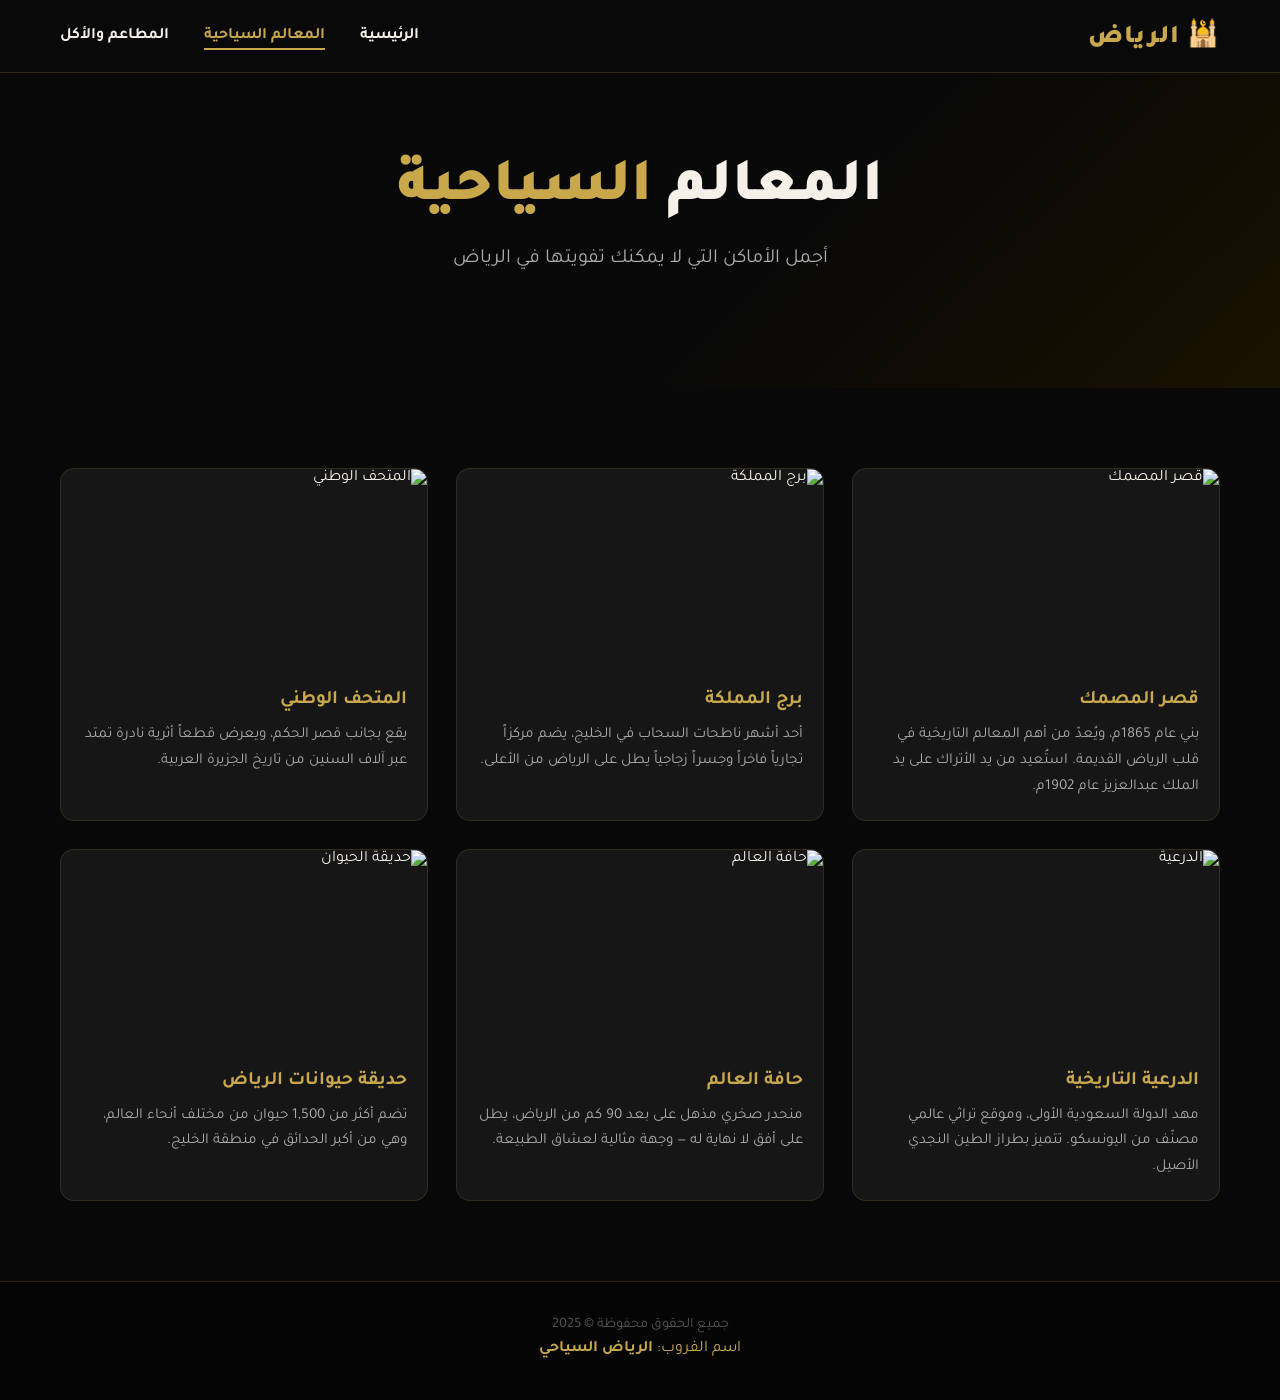
==== attractions.html @ b09749ef "Add files via upload" ====
<!DOCTYPE html>
<html lang="ar" dir="rtl">
<head>
  <meta charset="UTF-8">
  <meta name="viewport" content="width=device-width, initial-scale=1.0">
  <title>المعالم السياحية - الرياض</title>
  <link rel="stylesheet" href="style.css">
  <link href="https://fonts.googleapis.com/css2?family=Tajawal:wght@400;700;900&display=swap" rel="stylesheet">
</head>
<body>

  <nav class="navbar">
    <div class="logo">🕌 الرياض</div>
    <ul class="nav-links">
      <li><a href="index.html">الرئيسية</a></li>
      <li><a href="attractions.html" class="active">المعالم السياحية</a></li>
      <li><a href="food.html">المطاعم والأكل</a></li>
    </ul>
  </nav>

  <main>
    <div class="section-hero small-hero">
      <div class="hero-content">
        <h1>المعالم <span class="gold">السياحية</span></h1>
        <p>أجمل الأماكن التي لا يمكنك تفويتها في الرياض</p>
      </div>
    </div>

    <div class="section-highlights">
      <div class="cards-grid wide">

        <div class="card">
          <img src="https://i.pinimg.com/736x/fb/18/21/fb182111581e05ae45ed451852f31497.jpg" alt="قصر المصمك">
          <div class="card-body">
            <h3>قصر المصمك</h3>
            <p>بني عام 1865م، ويُعدّ من أهم المعالم التاريخية في قلب الرياض القديمة. استُعيد من يد الأتراك على يد الملك عبدالعزيز عام 1902م.</p>
          </div>
        </div>

        <div class="card">
          <img src="https://i.pinimg.com/736x/13/86/5c/13865c004e1f26f669bd6fd33d315219.jpg" alt="برج المملكة">
          <div class="card-body">
            <h3>برج المملكة</h3>
            <p>أحد أشهر ناطحات السحاب في الخليج، يضم مركزاً تجارياً فاخراً وجسراً زجاجياً يطل على الرياض من الأعلى.</p>
          </div>
        </div>

        <div class="card">
          <img src="https://i.pinimg.com/736x/e3/a5/0d/e3a50dce11009608c446207c68fb4f31.jpg" alt="المتحف الوطني">
          <div class="card-body">
            <h3>المتحف الوطني</h3>
            <p>يقع بجانب قصر الحكم، ويعرض قطعاً أثرية نادرة تمتد عبر آلاف السنين من تاريخ الجزيرة العربية.</p>
          </div>
        </div>

        <div class="card">
          <img src="https://i.pinimg.com/736x/2d/6a/76/2d6a76d938df514b5be2caade7cd660b.jpg" alt="الدرعية">
          <div class="card-body">
            <h3>الدرعية التاريخية</h3>
            <p>مهد الدولة السعودية الأولى، وموقع تراثي عالمي مصنّف من اليونسكو. تتميز بطراز الطين النجدي الأصيل.</p>
          </div>
        </div>

        <div class="card">
          <img src="https://i.pinimg.com/736x/30/59/26/30592604101c9191b9b9f76a474aba4f.jpg" alt="حافة العالم">
          <div class="card-body">
            <h3>حافة العالم</h3>
            <p>منحدر صخري مذهل على بعد 90 كم من الرياض، يطل على أفق لا نهاية له — وجهة مثالية لعشاق الطبيعة.</p>
          </div>
        </div>

        <div class="card">
          <img src="https://i.pinimg.com/736x/4f/2c/a5/4f2ca539cce9877f07b45b5037550272.jpg" alt="حديقة الحيوان">
          <div class="card-body">
            <h3>حديقة حيوانات الرياض</h3>
            <p>تضم أكثر من 1,500 حيوان من مختلف أنحاء العالم، وهي من أكبر الحدائق في منطقة الخليج.</p>
          </div>
        </div>

      </div>
    </div>

    <div class="section-footer">
      <p>جميع الحقوق محفوظة &copy; 2025</p>
      <p class="team-name">اسم الفروب: <strong> الرياض السياحي</strong></p>
    </div>
  </main>

</body>
</html>
---- style.css ----
/* ===========================
   CSS خارجي - موقع السياحة في الرياض
   يحتوي على: تنسيقات النصوص، خلفيات، overflow، padding، صور
   =========================== */

/* --- المتغيرات الأساسية --- */
:root {
  --dark: #0d0d0d;
  --darker: #080808;
  --gold: #c9a84c;
  --gold-light: #e8c97a;
  --white: #f5f0e8;
  --gray: #888;
  --card-bg: #161616;
  --nav-bg: rgba(10, 10, 10, 0.97);
}

/* --- تنسيق عام --- */
* {
  margin: 0;
  padding: 0;
  box-sizing: border-box;
}

/* تنسيق النص الأول */
body {
  font-family: 'Tajawal', sans-serif;
  background-color: var(--dark);
  color: var(--white);
  direction: rtl;
  overflow-x: hidden; /* overflow - تجاوز السعة */
}

/* --- شريط التصفح --- */
.navbar {
  display: flex;
  justify-content: space-between;
  align-items: center;
  padding: 18px 60px; /* padding - الفراغ الداخلي */
  background: var(--nav-bg);
  position: sticky;
  top: 0;
  z-index: 100;
  border-bottom: 1px solid rgba(201, 168, 76, 0.2);
}

.logo {
  font-size: 1.6rem;
  font-weight: 900;
  color: var(--gold);
  letter-spacing: 1px;
}

.nav-links {
  list-style: none;
  display: flex;
  gap: 35px;
  padding: 0; /* padding */
}

/* تنسيق النص الثاني - روابط التصفح */
.nav-links a {
  text-decoration: none;
  color: var(--white);
  font-size: 1rem;
  font-weight: 600;
  transition: color 0.3s;
  padding-bottom: 4px; /* padding */
  border-bottom: 2px solid transparent;
}

.nav-links a:hover,
.nav-links a.active {
  color: var(--gold);
  border-bottom-color: var(--gold);
}

/* --- قسم Hero --- */
.section-hero {
  display: flex;
  align-items: center;
  justify-content: space-between;
  min-height: 85vh;
  padding: 60px 80px; /* padding */
  background: linear-gradient(135deg, #080808 60%, #1a1200 100%);
  gap: 40px;
  overflow: hidden; /* overflow */
}

.small-hero {
  min-height: 35vh;
  justify-content: center;
  text-align: center;
}

.hero-content h1 {
  font-size: 3.8rem;
  font-weight: 900;
  line-height: 1.2;
  margin-bottom: 20px;
}

/* تنسيق النص الثالث - عنوان Hero */
.gold {
  color: var(--gold);
}

.hero-content p {
  font-size: 1.25rem;
  color: #aaa;
  margin-bottom: 35px;
  max-width: 500px;
}

.btn-main {
  background: var(--gold);
  color: #000;
  border: none;
  padding: 14px 36px; /* padding */
  font-size: 1.1rem;
  font-weight: 700;
  font-family: 'Tajawal', sans-serif;
  border-radius: 6px;
  cursor: pointer;
  text-decoration: none;
  display: inline-block;
  transition: background 0.3s, transform 0.2s;
}

.btn-main:hover {
  background: var(--gold-light);
  transform: translateY(-2px);
}

/* --- تنسيق الصور في Hero --- */
.hero-img {
  flex: 1;
  max-width: 50%;
  overflow: hidden; /* overflow للصور */
  border-radius: 16px;
  border: 2px solid rgba(201, 168, 76, 0.3);
}

.hero-img img {
  width: 100%;
  height: 420px;
  object-fit: cover; /* تنسيق الصور */
  display: block;
  transition: transform 0.5s;
}

.hero-img img:hover {
  transform: scale(1.05);
}

/* --- قسم الأبرز --- */
.section-highlights {
  padding: 80px 60px; /* padding */
  background: var(--darker);
}

.section-title {
  text-align: center;
  font-size: 2.4rem;
  font-weight: 900;
  color: var(--gold);
  margin-bottom: 50px;
}

/* --- البطاقات --- */
.cards-grid {
  display: grid;
  grid-template-columns: repeat(3, 1fr);
  gap: 28px;
  overflow: hidden; /* overflow */
}

.cards-grid.wide {
  grid-template-columns: repeat(3, 1fr);
}

.card {
  background: var(--card-bg);
  border-radius: 14px;
  border: 1px solid rgba(201, 168, 76, 0.15);
  overflow: hidden; /* overflow للبطاقات */
  transition: transform 0.3s, border-color 0.3s;
}

.card:hover {
  transform: translateY(-6px);
  border-color: var(--gold);
}

/* --- تنسيق الصور في البطاقات --- */
.card img {
  width: 100%;
  height: 200px;
  object-fit: cover; /* تنسيق الصور */
  display: block;
}

.card-body {
  padding: 20px; /* padding */
}

/* تنسيق عناوين البطاقات */
.card-body h3 {
  font-size: 1.2rem;
  font-weight: 700;
  color: var(--gold);
  margin-bottom: 10px;
}

.card-body p {
  font-size: 0.95rem;
  color: #aaa;
  line-height: 1.7;
}

/* --- صفحة التواصل --- */
.section-contact {
  display: flex;
  gap: 60px;
  padding: 80px 80px; /* padding */
  background: var(--darker);
}

.contact-info,
.contact-form {
  flex: 1;
}

/* تنسيق العناوين في التواصل */
.contact-info h2,
.contact-form h2 {
  font-size: 1.8rem;
  font-weight: 800;
  color: var(--gold);
  margin-bottom: 30px;
}

.info-item {
  display: flex;
  align-items: center;
  gap: 12px;
  padding: 14px 0; /* padding */
  border-bottom: 1px solid rgba(255,255,255,0.07);
  font-size: 1.05rem;
  color: #ccc;
}

.social-links {
  display: flex;
  gap: 15px;
  margin-top: 30px;
  overflow: hidden; /* overflow */
}

.social-links a {
  background: var(--card-bg);
  color: var(--gold);
  padding: 10px 20px; /* padding */
  border-radius: 8px;
  text-decoration: none;
  font-weight: 700;
  border: 1px solid rgba(201, 168, 76, 0.3);
  transition: background 0.3s;
}

.social-links a:hover {
  background: var(--gold);
  color: #000;
}

/* --- النموذج --- */
.form-group {
  margin-bottom: 22px;
}

.form-group label {
  display: block;
  font-size: 0.95rem;
  font-weight: 700;
  color: var(--white);
  margin-bottom: 8px;
}

.form-group input,
.form-group textarea {
  width: 100%;
  padding: 14px 18px; /* padding */
  background: var(--card-bg);
  border: 1px solid rgba(201, 168, 76, 0.25);
  border-radius: 8px;
  color: var(--white);
  font-family: 'Tajawal', sans-serif;
  font-size: 1rem;
  direction: rtl;
  overflow: hidden; /* overflow */
}

.form-group textarea {
  height: 130px;
  resize: vertical;
  overflow-y: auto; /* overflow */
}

.form-group input:focus,
.form-group textarea:focus {
  outline: none;
  border-color: var(--gold);
}

/* --- الفوتر --- */
.section-footer {
  background: #050505;
  text-align: center;
  padding: 35px 20px; /* padding */
  border-top: 1px solid rgba(201, 168, 76, 0.2);
}

.section-footer p {
  color: #555;
  font-size: 0.9rem;
  margin-bottom: 6px;
}

.team-name {
  color: var(--gold) !important;
  font-size: 1rem !important;
}

/* --- Responsive --- */
@media (max-width: 900px) {
  .section-hero {
    flex-direction: column;
    padding: 40px 30px;
    min-height: auto;
  }

  .hero-img {
    max-width: 100%;
  }

  .cards-grid,
  .cards-grid.wide {
    grid-template-columns: 1fr;
    overflow: hidden;
  }

  .navbar {
    padding: 16px 25px;
  }

  .nav-links {
    gap: 18px;
  }

  .section-contact {
    flex-direction: column;
    padding: 40px 30px;
  }
}
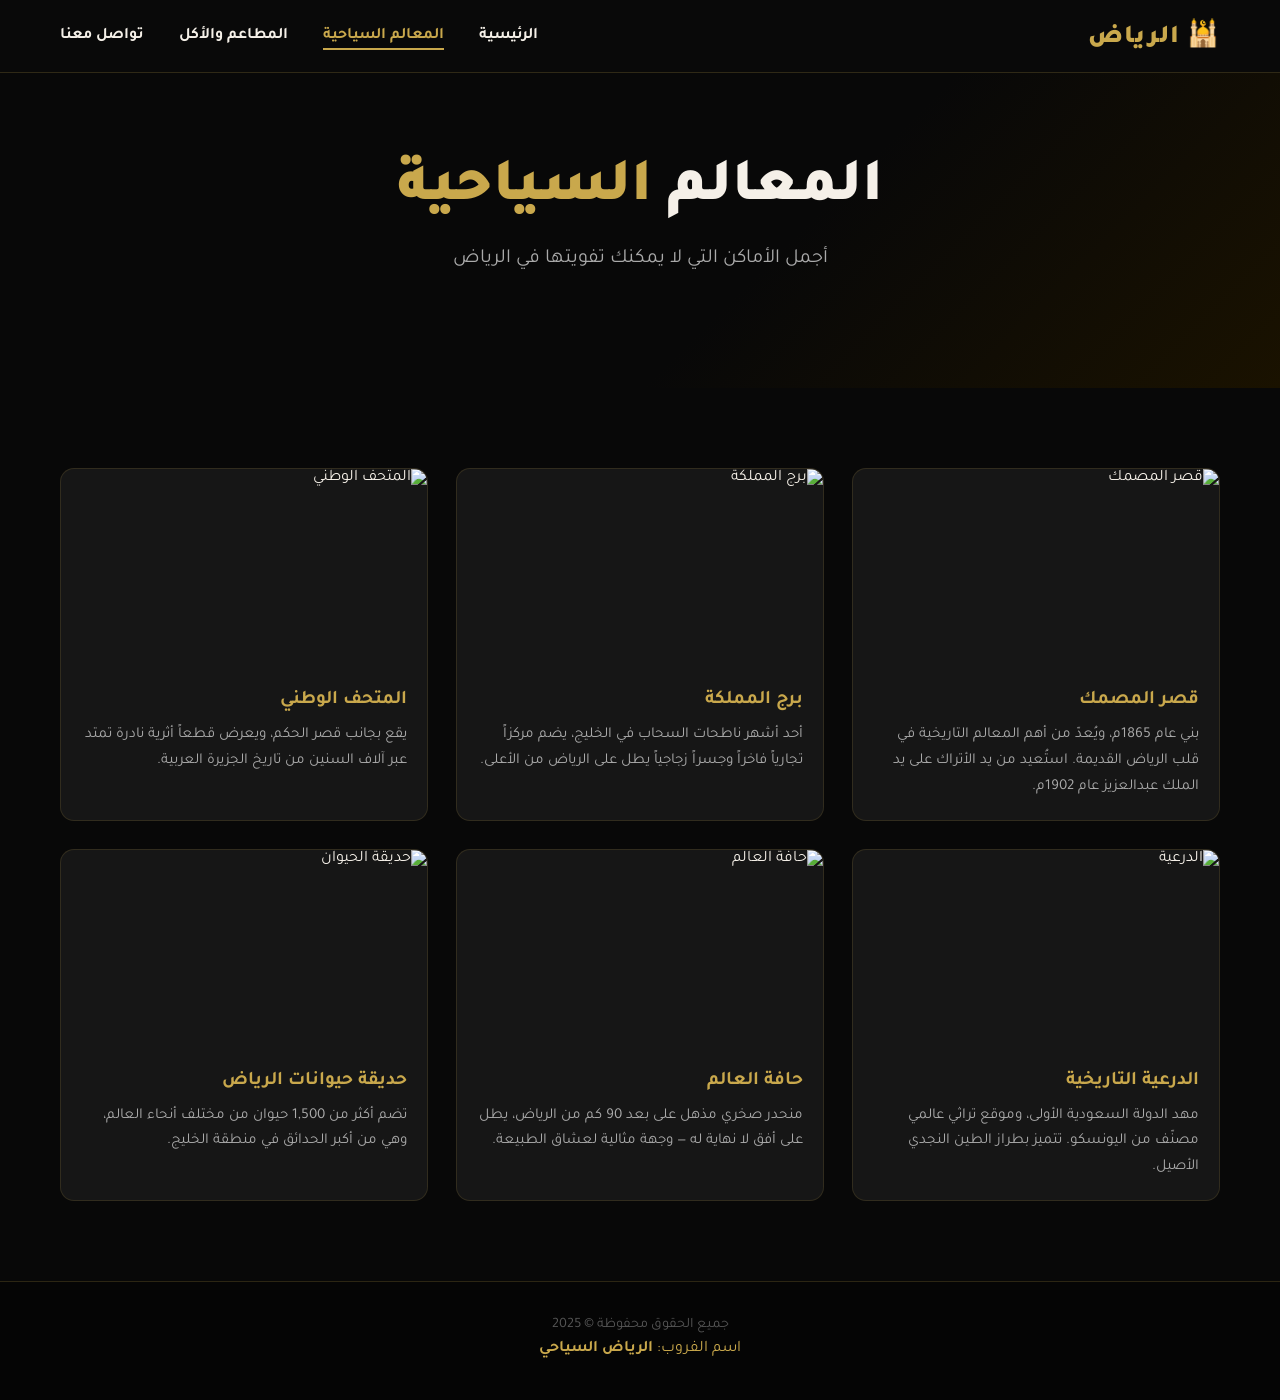
==== commit aa62102e: "Add files via upload" ====
--- a/attractions.html
+++ b/attractions.html
@@ -15,6 +15,8 @@
       <li><a href="index.html">الرئيسية</a></li>
       <li><a href="attractions.html" class="active">المعالم السياحية</a></li>
       <li><a href="food.html">المطاعم والأكل</a></li>
+                  <li><a href="contact.html""active">تواصل معنا</a></li>
+
     </ul>
   </nav>
 
